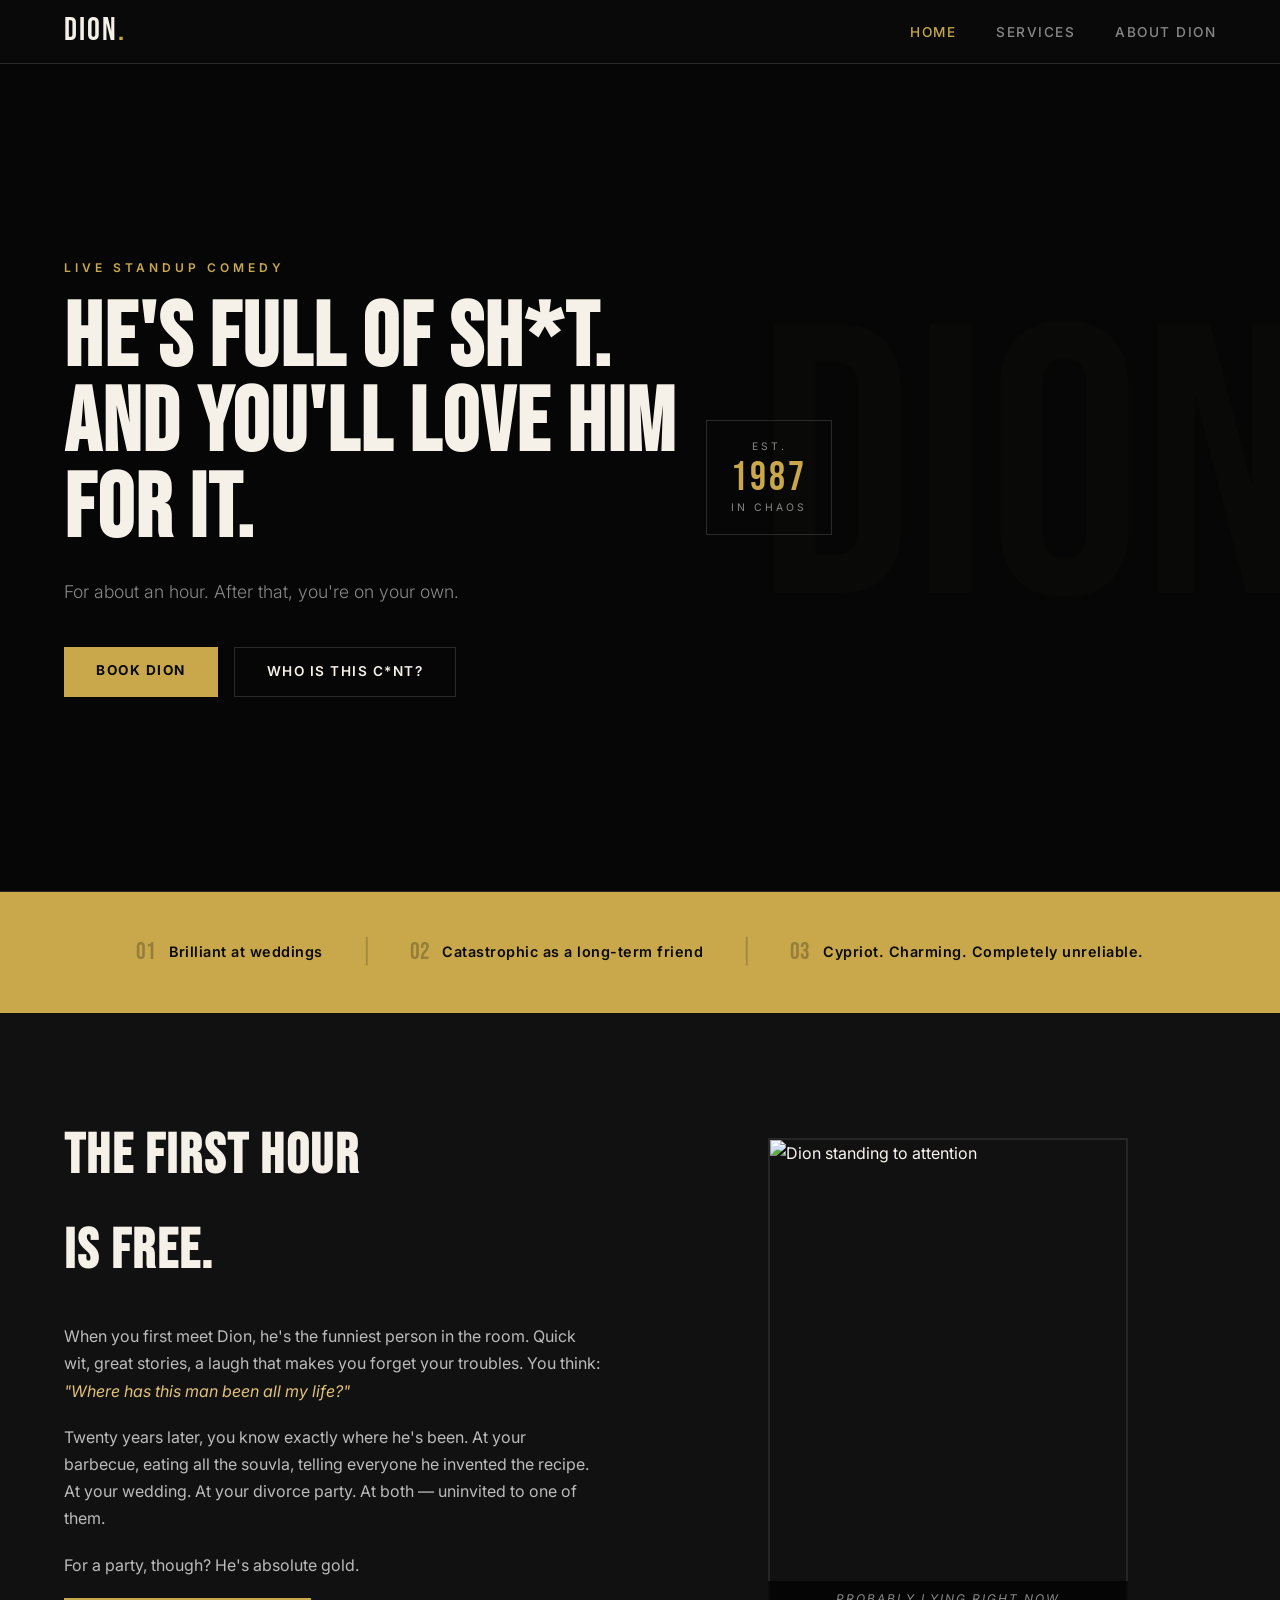
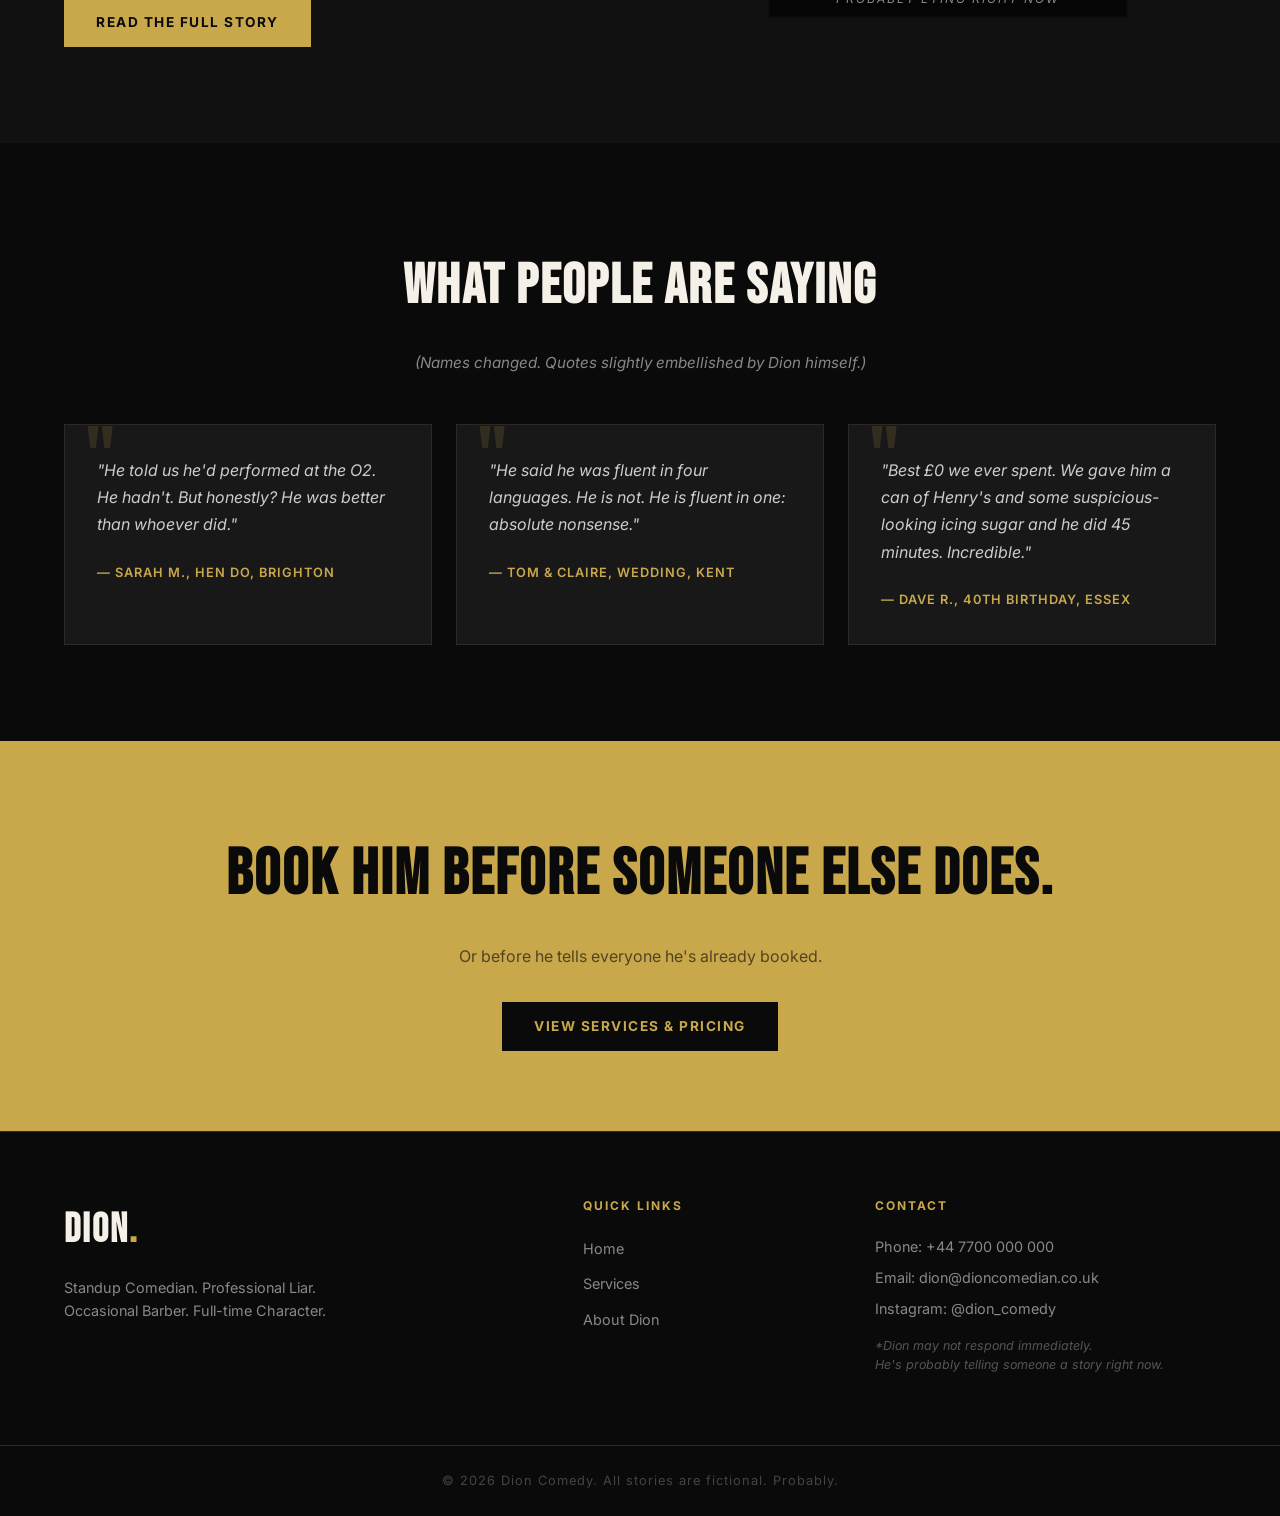
==== index.html @ dd2f2381 "Initial build: Dion standup comedian landing site 3-page site (Home, Services, About) with dark gold" ====
<!DOCTYPE html>
<html lang="en">
<head>
  <meta charset="UTF-8" />
  <meta name="viewport" content="width=device-width, initial-scale=1.0"/>
  <title>Dion - Standup Comedian</title>
  <link rel="stylesheet" href="style.css" />
</head>
<body>

  <!-- NAV -->
  <nav>
    <div class="logo">DION<span>.</span></div>
    <ul>
      <li><a href="index.html" class="active">Home</a></li>
      <li><a href="services.html">Services</a></li>
      <li><a href="about.html">About Dion</a></li>
    </ul>
  </nav>

  <!-- HERO -->
  <header class="hero" style="background-image: url('hero photo.jpg'); background-size: cover; background-position: center top;">
    <div class="hero-overlay"></div>
    <div class="hero-content">
      <p class="tagline">LIVE STANDUP COMEDY</p>
      <h1>He's Full of Sh*t.<br/>And You'll Love Him For It.</h1>
      <p class="sub">For about an hour. After that, you're on your own.</p>
      <div class="hero-btns">
        <a href="services.html" class="btn-primary">Book Dion</a>
        <a href="about.html" class="btn-ghost">Who Is This C*nt?</a>
      </div>
    </div>
    <div class="hero-badge">
      <span>EST.</span>
      <span class="year">1987</span>
      <span>IN CHAOS</span>
    </div>
  </header>

  <!-- INTRO STRIP -->
  <section class="intro-strip">
    <div class="strip-item">
      <span class="strip-num">01</span>
      <p>Brilliant at weddings</p>
    </div>
    <div class="strip-divider">|</div>
    <div class="strip-item">
      <span class="strip-num">02</span>
      <p>Catastrophic as a long-term friend</p>
    </div>
    <div class="strip-divider">|</div>
    <div class="strip-item">
      <span class="strip-num">03</span>
      <p>Cypriot. Charming. Completely unreliable.</p>
    </div>
  </section>

  <!-- ABOUT TEASER -->
  <section class="section two-col">
    <div class="col text-col">
      <h2>The First Hour<br/>Is Free.</h2>
      <p>
        When you first meet Dion, he's the funniest person in the room. Quick wit, great stories,
        a laugh that makes you forget your troubles. You think: <em>"Where has this man been all my life?"</em>
      </p>
      <p>
        Twenty years later, you know exactly where he's been. At your barbecue, eating all the souvla,
        telling everyone he invented the recipe. At your wedding. At your divorce party.
        At both — uninvited to one of them.
      </p>
      <p>
        For a party, though? He's absolute gold.
      </p>
      <a href="about.html" class="btn-primary">Read the Full Story</a>
    </div>
    <div class="col visual-col">
      <div class="real-photo-wrap">
        <img src="standing to attention.jpg" alt="Dion standing to attention" class="real-photo" />
        <div class="photo-caption">Probably lying right now</div>
      </div>
    </div>
  </section>

  <!-- TESTIMONIALS -->
  <section class="section testimonials">
    <h2>What People Are Saying</h2>
    <p class="section-sub">(Names changed. Quotes slightly embellished by Dion himself.)</p>
    <div class="testimonial-grid">
      <div class="testimonial-card">
        <p>"He told us he'd performed at the O2. He hadn't. But honestly? He was better than whoever did."</p>
        <span>— Sarah M., Hen Do, Brighton</span>
      </div>
      <div class="testimonial-card">
        <p>"He said he was fluent in four languages. He is not. He is fluent in one: absolute nonsense."</p>
        <span>— Tom & Claire, Wedding, Kent</span>
      </div>
      <div class="testimonial-card">
        <p>"Best £0 we ever spent. We gave him a can of Henry's and some suspicious-looking icing sugar and he did 45 minutes. Incredible."</p>
        <span>— Dave R., 40th Birthday, Essex</span>
      </div>
    </div>
  </section>

  <!-- CTA BANNER -->
  <section class="cta-banner">
    <h2>Book Him Before Someone Else Does.</h2>
    <p>Or before he tells everyone he's already booked.</p>
    <a href="services.html" class="btn-primary">View Services & Pricing</a>
  </section>

  <!-- FOOTER -->
  <footer>
    <div class="footer-inner">
      <div class="footer-brand">
        <h3>DION<span>.</span></h3>
        <p>Standup Comedian. Professional Liar.<br/>Occasional Barber. Full-time Character.</p>
      </div>
      <div class="footer-links">
        <h4>Quick Links</h4>
        <ul>
          <li><a href="index.html">Home</a></li>
          <li><a href="services.html">Services</a></li>
          <li><a href="about.html">About Dion</a></li>
        </ul>
      </div>
      <div class="footer-contact">
        <h4>Contact</h4>
        <p>Phone: <a href="tel:+447700000000">+44 7700 000 000</a></p>
        <p>Email: <a href="mailto:dion@dioncomedian.co.uk">dion@dioncomedian.co.uk</a></p>
        <p>Instagram: <a href="#">@dion_comedy</a></p>
        <p class="footer-note">*Dion may not respond immediately.<br/>He's probably telling someone a story right now.</p>
      </div>
    </div>
    <div class="footer-bottom">
      <p>&copy; 2026 Dion Comedy. All stories are fictional. Probably.</p>
    </div>
  </footer>

</body>
</html>
---- style.css ----
/* ============================================
   DION COMEDY - STYLESHEET
   Dark, bold, Mediterranean with attitude
   ============================================ */

@import url('https://fonts.googleapis.com/css2?family=Bebas+Neue&family=Inter:wght@300;400;500;600;700&display=swap');

:root {
  --black: #0a0a0a;
  --dark: #111111;
  --card: #181818;
  --border: #2a2a2a;
  --gold: #c9a84c;
  --gold-light: #e2c17a;
  --white: #f5f0e8;
  --grey: #888888;
  --red: #c0392b;
  --font-display: 'Bebas Neue', sans-serif;
  --font-body: 'Inter', sans-serif;
}

*, *::before, *::after { box-sizing: border-box; margin: 0; padding: 0; }

html { scroll-behavior: smooth; }

body {
  background: var(--black);
  color: var(--white);
  font-family: var(--font-body);
  font-size: 16px;
  line-height: 1.7;
}

a { color: var(--gold); text-decoration: none; transition: color 0.2s; }
a:hover { color: var(--gold-light); }

img { max-width: 100%; }

/* ============================================
   NAVIGATION
   ============================================ */
nav {
  position: sticky;
  top: 0;
  z-index: 100;
  background: rgba(10, 10, 10, 0.95);
  backdrop-filter: blur(10px);
  border-bottom: 1px solid var(--border);
  display: flex;
  align-items: center;
  justify-content: space-between;
  padding: 0 5%;
  height: 64px;
}

.logo {
  font-family: var(--font-display);
  font-size: 2rem;
  letter-spacing: 2px;
  color: var(--white);
}

.logo span { color: var(--gold); }

nav ul {
  list-style: none;
  display: flex;
  gap: 2.5rem;
}

nav ul li a {
  color: var(--grey);
  font-weight: 500;
  font-size: 0.85rem;
  letter-spacing: 1.5px;
  text-transform: uppercase;
  transition: color 0.2s;
}

nav ul li a:hover,
nav ul li a.active {
  color: var(--gold);
}

/* ============================================
   HERO - HOME
   ============================================ */
.hero {
  min-height: 92vh;
  display: flex;
  align-items: center;
  padding: 0 5%;
  position: relative;
  overflow: hidden;
  background: var(--dark);
  border-bottom: 1px solid var(--border);
}

.hero::before {
  content: 'DION';
  position: absolute;
  right: -2%;
  top: 50%;
  transform: translateY(-50%);
  font-family: var(--font-display);
  font-size: clamp(200px, 30vw, 500px);
  color: rgba(201, 168, 76, 0.04);
  line-height: 1;
  pointer-events: none;
  user-select: none;
}

.hero-content {
  max-width: 700px;
  position: relative;
  z-index: 1;
}

.tagline {
  font-size: 0.75rem;
  letter-spacing: 4px;
  text-transform: uppercase;
  color: var(--gold);
  margin-bottom: 1.2rem;
  font-weight: 600;
}

.hero-content h1 {
  font-family: var(--font-display);
  font-size: clamp(3rem, 7vw, 7rem);
  line-height: 0.95;
  letter-spacing: 2px;
  color: var(--white);
  margin-bottom: 1.5rem;
}

.hero-content .sub {
  font-size: 1.1rem;
  color: var(--grey);
  margin-bottom: 2.5rem;
  font-weight: 300;
}

.hero-btns {
  display: flex;
  gap: 1rem;
  flex-wrap: wrap;
}

.hero-badge {
  position: absolute;
  right: 5%;
  bottom: 5%;
  display: flex;
  flex-direction: column;
  align-items: center;
  gap: 0;
  border: 1px solid var(--border);
  padding: 1.2rem 1.5rem;
  text-align: center;
}

.hero-badge span {
  display: block;
  font-size: 0.65rem;
  letter-spacing: 3px;
  text-transform: uppercase;
  color: var(--grey);
  line-height: 1.4;
}

.hero-badge .year {
  font-family: var(--font-display);
  font-size: 2.5rem;
  color: var(--gold);
  line-height: 1;
  margin: 0.2rem 0;
}

/* ============================================
   BUTTONS
   ============================================ */
.btn-primary {
  display: inline-block;
  background: var(--gold);
  color: var(--black);
  padding: 0.8rem 2rem;
  font-weight: 700;
  font-size: 0.85rem;
  letter-spacing: 1.5px;
  text-transform: uppercase;
  transition: background 0.2s, transform 0.1s;
  border: none;
  cursor: pointer;
}

.btn-primary:hover {
  background: var(--gold-light);
  color: var(--black);
  transform: translateY(-1px);
}

.btn-ghost {
  display: inline-block;
  background: transparent;
  color: var(--white);
  padding: 0.8rem 2rem;
  font-weight: 600;
  font-size: 0.85rem;
  letter-spacing: 1.5px;
  text-transform: uppercase;
  border: 1px solid var(--border);
  transition: border-color 0.2s, color 0.2s;
}

.btn-ghost:hover {
  border-color: var(--gold);
  color: var(--gold);
}

/* ============================================
   INTRO STRIP
   ============================================ */
.intro-strip {
  display: flex;
  align-items: center;
  justify-content: center;
  gap: 0;
  padding: 2rem 5%;
  background: var(--gold);
  flex-wrap: wrap;
}

.strip-item {
  display: flex;
  align-items: center;
  gap: 0.8rem;
  padding: 0.5rem 2.5rem;
}

.strip-item p {
  color: var(--black);
  font-weight: 600;
  font-size: 0.9rem;
  letter-spacing: 0.5px;
}

.strip-num {
  font-family: var(--font-display);
  font-size: 1.5rem;
  color: rgba(0,0,0,0.25);
}

.strip-divider {
  color: rgba(0,0,0,0.2);
  font-size: 1.5rem;
}

/* ============================================
   GENERAL SECTION
   ============================================ */
.section {
  padding: 6rem 5%;
}

.section h2 {
  font-family: var(--font-display);
  font-size: clamp(2rem, 5vw, 3.5rem);
  letter-spacing: 2px;
  margin-bottom: 1rem;
  color: var(--white);
}

.section-sub {
  color: var(--grey);
  margin-bottom: 3rem;
  font-size: 0.95rem;
  font-style: italic;
}

/* ============================================
   TWO COLUMN SECTION
   ============================================ */
.two-col {
  display: flex;
  gap: 5rem;
  align-items: center;
  background: var(--dark);
}

.col { flex: 1; }

.text-col p {
  color: #bbb;
  margin-bottom: 1.2rem;
}

.text-col p em { color: var(--gold-light); font-style: italic; }

.text-col h2 { margin-bottom: 1.5rem; }

.visual-col { display: flex; justify-content: center; }

.fake-photo {
  width: 320px;
  height: 420px;
  border: 2px solid var(--border);
  display: flex;
  align-items: center;
  justify-content: center;
  background: var(--card);
  position: relative;
  overflow: hidden;
}

.fake-photo::before {
  content: '';
  position: absolute;
  top: 0; left: 0; right: 0; bottom: 0;
  background: repeating-linear-gradient(
    45deg,
    transparent,
    transparent 10px,
    rgba(201, 168, 76, 0.03) 10px,
    rgba(201, 168, 76, 0.03) 11px
  );
}

.fake-photo.large {
  width: 280px;
  height: 360px;
}

.photo-inner {
  text-align: center;
  position: relative;
  z-index: 1;
}

.photo-text {
  font-family: var(--font-display);
  font-size: 4rem;
  color: var(--gold);
  letter-spacing: 4px;
  opacity: 0.6;
}

.photo-sub {
  font-size: 0.75rem;
  color: var(--grey);
  letter-spacing: 2px;
  text-transform: uppercase;
  margin-top: 0.5rem;
}

/* ============================================
   TESTIMONIALS
   ============================================ */
.testimonials {
  background: var(--black);
  text-align: center;
}

.testimonials h2 { text-align: center; }

.testimonial-grid {
  display: grid;
  grid-template-columns: repeat(auto-fit, minmax(280px, 1fr));
  gap: 1.5rem;
  margin-top: 3rem;
}

.testimonial-card {
  background: var(--card);
  border: 1px solid var(--border);
  padding: 2rem;
  text-align: left;
  position: relative;
}

.testimonial-card::before {
  content: '"';
  font-family: var(--font-display);
  font-size: 6rem;
  color: var(--gold);
  opacity: 0.15;
  position: absolute;
  top: -0.5rem;
  left: 1.2rem;
  line-height: 1;
}

.testimonial-card p {
  color: #ccc;
  font-style: italic;
  margin-bottom: 1.2rem;
  position: relative;
  z-index: 1;
}

.testimonial-card span {
  font-size: 0.8rem;
  color: var(--gold);
  letter-spacing: 1px;
  text-transform: uppercase;
  font-weight: 600;
}

/* ============================================
   CTA BANNER
   ============================================ */
.cta-banner {
  background: var(--gold);
  padding: 5rem 5%;
  text-align: center;
}

.cta-banner h2 {
  font-family: var(--font-display);
  font-size: clamp(2rem, 5vw, 4rem);
  color: var(--black);
  letter-spacing: 2px;
  margin-bottom: 0.8rem;
}

.cta-banner p {
  color: rgba(0,0,0,0.6);
  font-size: 1rem;
  margin-bottom: 2rem;
}

.cta-banner .btn-primary {
  background: var(--black);
  color: var(--gold);
}

.cta-banner .btn-primary:hover {
  background: #222;
  color: var(--gold-light);
}

/* ============================================
   PAGE HERO (inner pages)
   ============================================ */
.page-hero {
  background: var(--dark);
  border-bottom: 1px solid var(--border);
  padding: 6rem 5% 4rem;
  position: relative;
  overflow: hidden;
}

.page-hero::before {
  content: '';
  position: absolute;
  top: 0; left: 0; right: 0;
  height: 3px;
  background: var(--gold);
}

.page-hero-content h1 {
  font-family: var(--font-display);
  font-size: clamp(3rem, 7vw, 6rem);
  letter-spacing: 2px;
  line-height: 1;
  margin: 0.5rem 0 1rem;
}

.page-hero-content .sub {
  color: var(--grey);
  font-size: 1rem;
  max-width: 600px;
}

/* ============================================
   SERVICES
   ============================================ */
.services-grid-section {
  background: var(--dark);
}

.services-grid {
  display: grid;
  grid-template-columns: repeat(auto-fit, minmax(280px, 1fr));
  gap: 1.5rem;
  margin-top: 2rem;
}

.service-card {
  background: var(--card);
  border: 1px solid var(--border);
  padding: 2rem;
  position: relative;
  transition: border-color 0.2s;
}

.service-card:hover { border-color: var(--gold); }

.service-card.featured {
  border-color: var(--gold);
}

.service-badge {
  display: inline-block;
  background: var(--gold);
  color: var(--black);
  font-size: 0.65rem;
  font-weight: 700;
  letter-spacing: 2px;
  text-transform: uppercase;
  padding: 0.25rem 0.75rem;
  margin-bottom: 1rem;
}

.service-card h3 {
  font-family: var(--font-display);
  font-size: 1.8rem;
  letter-spacing: 1px;
  margin-bottom: 0.5rem;
}

.service-price {
  font-size: 1.5rem;
  font-weight: 700;
  color: var(--gold);
  margin-bottom: 1rem;
}

.service-price span {
  font-size: 0.85rem;
  color: var(--grey);
  font-weight: 400;
}

.service-card > p {
  color: #bbb;
  font-size: 0.9rem;
  margin-bottom: 1.5rem;
}

.service-includes {
  list-style: none;
  margin-bottom: 2rem;
}

.service-includes li {
  color: #999;
  font-size: 0.85rem;
  padding: 0.35rem 0;
  border-bottom: 1px solid var(--border);
  display: flex;
  gap: 0.5rem;
}

.service-includes li::before {
  content: '—';
  color: var(--gold);
  flex-shrink: 0;
}

/* ============================================
   DION SPECIAL
   ============================================ */
.dion-special {
  background: var(--black);
  text-align: center;
}

.special-inner {
  max-width: 700px;
  margin: 0 auto;
}

.special-badge {
  display: inline-block;
  background: var(--red);
  color: white;
  font-size: 0.65rem;
  font-weight: 700;
  letter-spacing: 3px;
  text-transform: uppercase;
  padding: 0.3rem 1rem;
  margin-bottom: 1.5rem;
}

.dion-special h2 {
  font-family: var(--font-display);
  font-size: clamp(2.5rem, 6vw, 4.5rem);
  letter-spacing: 2px;
  margin-bottom: 0.5rem;
}

.special-tagline {
  color: var(--gold);
  font-style: italic;
  margin-bottom: 1.5rem;
}

.special-inner p {
  color: #bbb;
  margin-bottom: 1.2rem;
}

.special-disclaimer {
  font-size: 0.75rem !important;
  color: var(--grey) !important;
  font-style: italic;
  border: 1px solid var(--border);
  padding: 1rem;
  margin: 2rem 0 !important;
}

/* ============================================
   HOW IT WORKS
   ============================================ */
.how-it-works {
  background: var(--dark);
}

.steps {
  display: grid;
  grid-template-columns: repeat(auto-fit, minmax(220px, 1fr));
  gap: 2rem;
  margin-top: 3rem;
}

.step {
  padding: 2rem;
  border: 1px solid var(--border);
  position: relative;
}

.step-num {
  font-family: var(--font-display);
  font-size: 4rem;
  color: var(--gold);
  opacity: 0.2;
  line-height: 1;
  display: block;
  margin-bottom: 0.5rem;
}

.step h3 {
  font-size: 1rem;
  font-weight: 700;
  letter-spacing: 1px;
  text-transform: uppercase;
  margin-bottom: 0.75rem;
  color: var(--gold);
}

.step p { color: #999; font-size: 0.9rem; }

/* ============================================
   CONTACT FORM
   ============================================ */
.contact-section {
  background: var(--dark);
}

.contact-form {
  max-width: 800px;
  margin-top: 2rem;
}

.form-row {
  display: grid;
  grid-template-columns: 1fr 1fr;
  gap: 1.5rem;
  margin-bottom: 1.5rem;
}

.form-group {
  display: flex;
  flex-direction: column;
  gap: 0.5rem;
}

.form-group.full { margin-bottom: 1.5rem; }

.form-group label {
  font-size: 0.8rem;
  font-weight: 600;
  letter-spacing: 1.5px;
  text-transform: uppercase;
  color: var(--grey);
}

.form-group input,
.form-group select,
.form-group textarea {
  background: var(--card);
  border: 1px solid var(--border);
  color: var(--white);
  padding: 0.8rem 1rem;
  font-family: var(--font-body);
  font-size: 0.95rem;
  outline: none;
  transition: border-color 0.2s;
  -webkit-appearance: none;
}

.form-group input:focus,
.form-group select:focus,
.form-group textarea:focus {
  border-color: var(--gold);
}

.form-group select option {
  background: var(--card);
}

/* ============================================
   BIO (ABOUT PAGE)
   ============================================ */
.bio-section { background: var(--dark); }

.bio-grid {
  display: grid;
  grid-template-columns: 300px 1fr;
  gap: 5rem;
  align-items: start;
}

.bio-visual {
  position: sticky;
  top: 80px;
}

.bio-quick-facts {
  margin-top: 2rem;
  border: 1px solid var(--border);
  padding: 1.5rem;
}

.bio-quick-facts h4 {
  font-size: 0.75rem;
  letter-spacing: 2px;
  text-transform: uppercase;
  color: var(--gold);
  margin-bottom: 1rem;
}

.bio-quick-facts ul { list-style: none; }

.bio-quick-facts li {
  font-size: 0.85rem;
  color: #999;
  padding: 0.5rem 0;
  border-bottom: 1px solid var(--border);
  display: flex;
  gap: 0.5rem;
}

.bio-quick-facts li span {
  color: var(--grey);
  min-width: 100px;
  font-weight: 600;
}

.bio-text h2 {
  font-family: var(--font-display);
  font-size: 2rem;
  letter-spacing: 1px;
  margin: 2.5rem 0 1rem;
  color: var(--gold);
}

.bio-text h2:first-child { margin-top: 0; }

.bio-text p {
  color: #bbb;
  margin-bottom: 1.2rem;
}

.bio-text em { color: var(--gold-light); }
.bio-text strong { color: var(--white); }

/* ============================================
   TIMELINE
   ============================================ */
.timeline-section { background: var(--black); }

.timeline {
  position: relative;
  margin-top: 3rem;
  padding-left: 2rem;
  border-left: 2px solid var(--border);
}

.timeline-item {
  position: relative;
  margin-bottom: 3rem;
  padding-left: 2.5rem;
}

.timeline-item::before {
  content: '';
  position: absolute;
  left: -2.6rem;
  top: 0.4rem;
  width: 10px;
  height: 10px;
  background: var(--gold);
  border-radius: 50%;
}

.tl-year {
  font-family: var(--font-display);
  font-size: 1.4rem;
  color: var(--gold);
  letter-spacing: 1px;
  display: block;
  margin-bottom: 0.4rem;
}

.tl-content h4 {
  font-size: 1rem;
  font-weight: 700;
  color: var(--white);
  margin-bottom: 0.5rem;
  letter-spacing: 0.5px;
}

.tl-content p { color: #999; font-size: 0.9rem; }

/* ============================================
   CONTACT CARDS
   ============================================ */
.contact-cards {
  display: grid;
  grid-template-columns: repeat(auto-fit, minmax(220px, 1fr));
  gap: 1.5rem;
  margin-top: 3rem;
}

.contact-card {
  background: var(--card);
  border: 1px solid var(--border);
  padding: 2rem;
  text-align: center;
  transition: border-color 0.2s;
}

.contact-card:hover { border-color: var(--gold); }

.contact-icon {
  font-family: var(--font-display);
  font-size: 2.5rem;
  color: var(--gold);
  opacity: 0.7;
  margin-bottom: 0.8rem;
  letter-spacing: 2px;
}

.contact-card h4 {
  font-size: 0.8rem;
  letter-spacing: 2px;
  text-transform: uppercase;
  color: var(--grey);
  margin-bottom: 0.75rem;
}

.contact-card p { color: var(--white); font-size: 0.95rem; }
.contact-card a { color: var(--gold); font-weight: 500; }

.contact-note {
  color: var(--grey) !important;
  font-size: 0.78rem !important;
  font-style: italic;
  margin-top: 0.5rem;
}

/* ============================================
   FOOTER
   ============================================ */
footer {
  background: #0a0a0a;
  border-top: 1px solid var(--border);
}

.footer-inner {
  display: grid;
  grid-template-columns: 2fr 1fr 1.5fr;
  gap: 4rem;
  padding: 4rem 5%;
  align-items: start;
}

.footer-brand h3 {
  font-family: var(--font-display);
  font-size: 2.5rem;
  letter-spacing: 2px;
  margin-bottom: 0.75rem;
}

.footer-brand h3 span { color: var(--gold); }

.footer-brand p {
  color: var(--grey);
  font-size: 0.9rem;
  line-height: 1.6;
}

.footer-links h4,
.footer-contact h4 {
  font-size: 0.75rem;
  letter-spacing: 2px;
  text-transform: uppercase;
  color: var(--gold);
  margin-bottom: 1.2rem;
}

.footer-links ul { list-style: none; }

.footer-links ul li {
  margin-bottom: 0.5rem;
}

.footer-links ul li a {
  color: var(--grey);
  font-size: 0.9rem;
  transition: color 0.2s;
}

.footer-links ul li a:hover { color: var(--gold); }

.footer-contact p {
  color: var(--grey);
  font-size: 0.9rem;
  margin-bottom: 0.4rem;
}

.footer-contact a { color: var(--grey); }
.footer-contact a:hover { color: var(--gold); }

.footer-note {
  color: #555 !important;
  font-size: 0.78rem !important;
  font-style: italic;
  margin-top: 1rem !important;
  line-height: 1.5;
}

.footer-bottom {
  border-top: 1px solid var(--border);
  padding: 1.5rem 5%;
  text-align: center;
}

.footer-bottom p {
  color: #444;
  font-size: 0.8rem;
  letter-spacing: 1px;
}

/* ============================================
   HERO OVERLAY (for photo backgrounds)
   ============================================ */
.hero-overlay {
  position: absolute;
  inset: 0;
  background: rgba(0, 0, 0, 0.62);
  z-index: 0;
}

.hero .hero-content,
.hero .hero-badge {
  position: relative;
  z-index: 1;
}

/* ============================================
   REAL PHOTO — general wrapper
   ============================================ */
.real-photo-wrap {
  position: relative;
  display: inline-block;
}

.real-photo {
  display: block;
  width: 360px;
  max-width: 100%;
  height: 480px;
  object-fit: cover;
  object-position: center top;
  border: 2px solid var(--border);
  filter: grayscale(15%) contrast(1.05);
  transition: filter 0.3s;
}

.real-photo:hover {
  filter: grayscale(0%) contrast(1.1);
}

.photo-caption {
  position: absolute;
  bottom: 0;
  left: 0;
  right: 0;
  background: rgba(0,0,0,0.7);
  color: var(--grey);
  font-size: 0.75rem;
  letter-spacing: 2px;
  text-transform: uppercase;
  text-align: center;
  padding: 0.5rem;
  font-style: italic;
}

/* Bio sidebar photo */
.real-photo.bio-img {
  width: 100%;
  height: 420px;
  object-position: center 15%;
}

/* ============================================
   SPECIAL SECTION FLOAT PHOTO
   ============================================ */
.dion-special {
  position: relative;
}

.special-photo-float {
  display: flex;
  justify-content: center;
  margin-bottom: 3rem;
}

.special-float-img {
  width: 280px;
  height: 350px;
  object-fit: cover;
  object-position: center top;
  border: 2px solid var(--gold);
  filter: grayscale(10%) contrast(1.05);
  display: block;
}

/* ============================================
   PHOTO STRIP (about page)
   ============================================ */
.photo-strip {
  display: grid;
  grid-template-columns: 1fr 1fr;
  gap: 0;
  height: 420px;
  overflow: hidden;
}

.photo-strip-item {
  overflow: hidden;
  position: relative;
}

.photo-strip-item img {
  width: 100%;
  height: 100%;
  object-fit: cover;
  object-position: center center;
  filter: grayscale(20%) contrast(1.05);
  transition: transform 0.5s ease, filter 0.3s;
  display: block;
}

.photo-strip-item:hover img {
  transform: scale(1.04);
  filter: grayscale(0%) contrast(1.1);
}

.photo-strip-item::after {
  content: '';
  position: absolute;
  inset: 0;
  background: linear-gradient(to bottom, transparent 60%, rgba(0,0,0,0.5) 100%);
  pointer-events: none;
}

/* ============================================
   RESPONSIVE
   ============================================ */
@media (max-width: 768px) {
  nav ul { gap: 1.2rem; }
  nav ul li a { font-size: 0.75rem; letter-spacing: 0.5px; }

  .hero { min-height: 80vh; padding: 6rem 5% 4rem; }
  .hero-badge { display: none; }

  .two-col { flex-direction: column; gap: 3rem; }
  .visual-col { order: -1; }

  .intro-strip { flex-direction: column; gap: 0.5rem; }
  .strip-divider { display: none; }
  .strip-item { padding: 0.5rem 1rem; }

  .bio-grid { grid-template-columns: 1fr; }
  .bio-visual { position: static; }

  .footer-inner { grid-template-columns: 1fr; gap: 2.5rem; padding: 3rem 5%; }

  .form-row { grid-template-columns: 1fr; }

  .fake-photo { width: 100%; height: 240px; }

  .real-photo {
    width: 100%;
    height: 300px;
  }

  .real-photo.bio-img {
    height: 280px;
  }

  .photo-strip {
    grid-template-columns: 1fr;
    height: auto;
  }

  .photo-strip-item {
    height: 260px;
  }

  .special-float-img {
    width: 200px;
    height: 260px;
  }
}
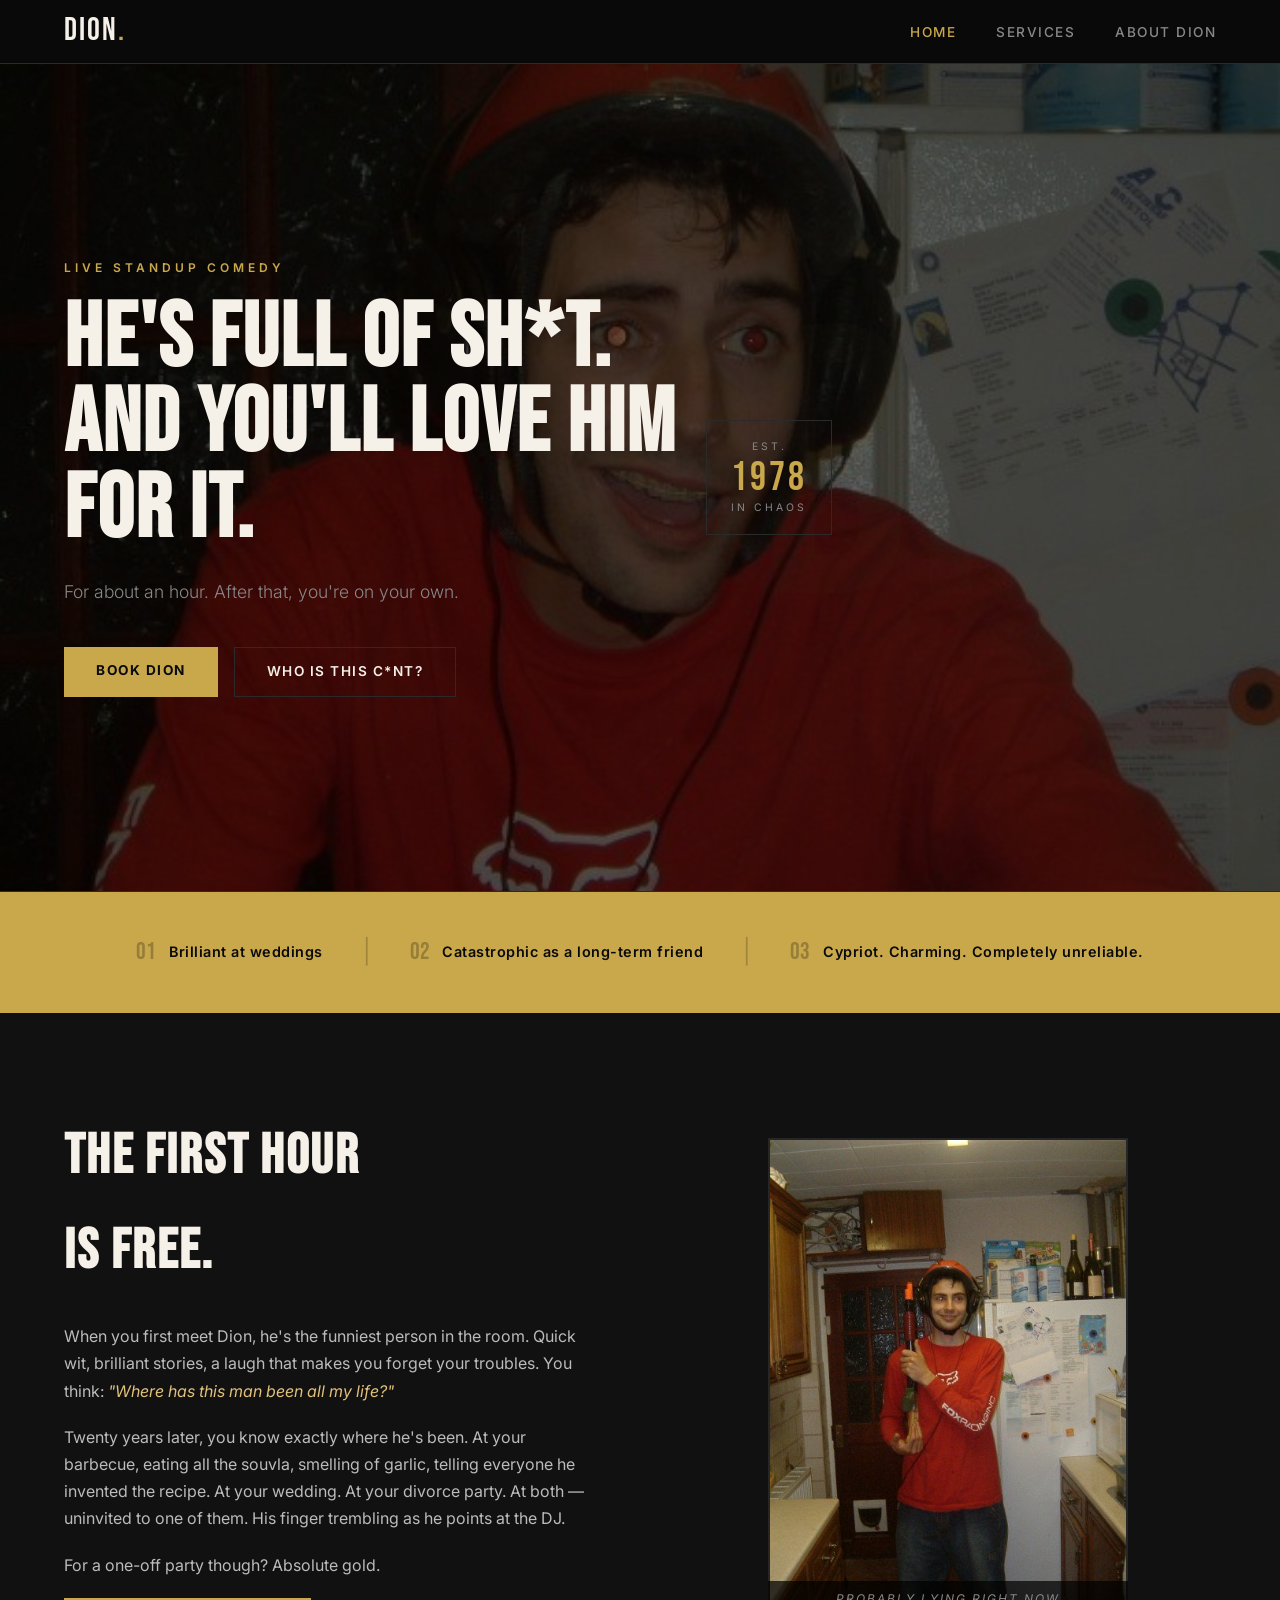
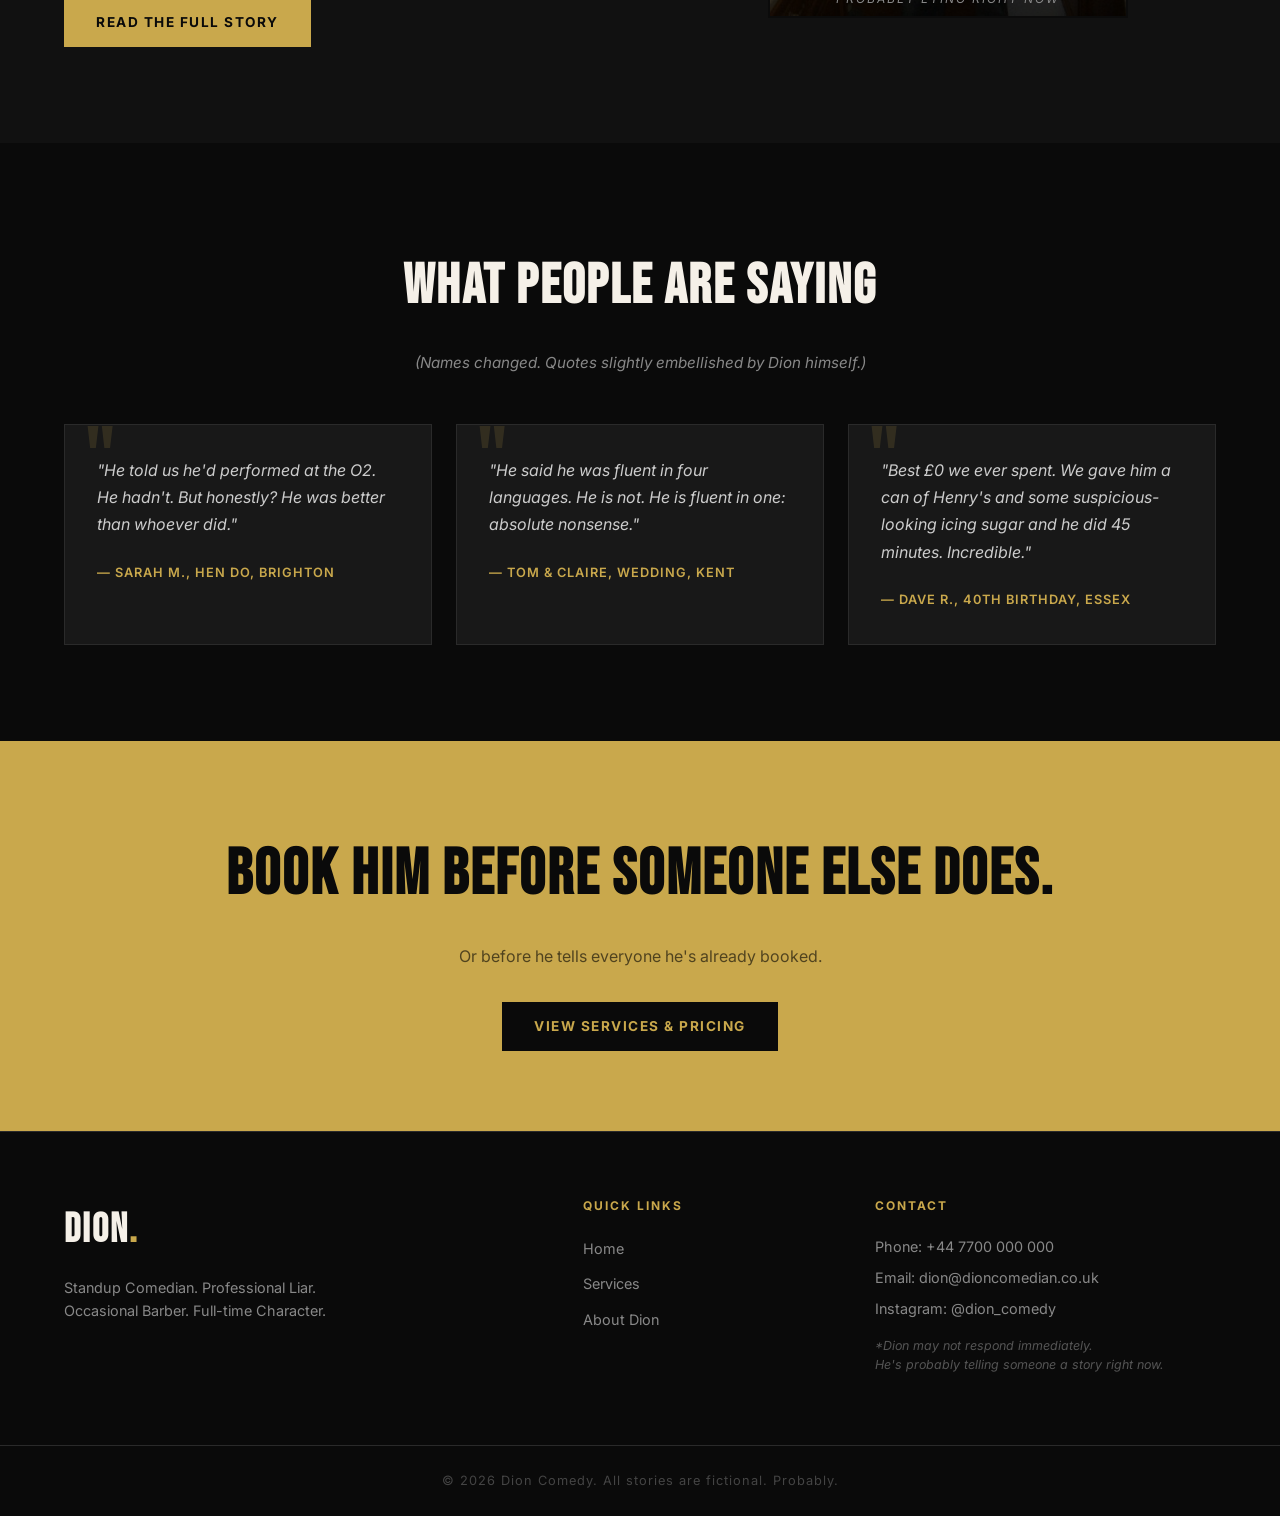
==== commit e1d6ad8a: "update: bio rewrite with correct details - Birth year corrected to 1978, born in England with Cyprio" ====
--- a/index.html
+++ b/index.html
@@ -32,7 +32,7 @@
     </div>
     <div class="hero-badge">
       <span>EST.</span>
-      <span class="year">1987</span>
+      <span class="year">1978</span>
       <span>IN CHAOS</span>
     </div>
   </header>
@@ -60,16 +60,16 @@
     <div class="col text-col">
       <h2>The First Hour<br/>Is Free.</h2>
       <p>
-        When you first meet Dion, he's the funniest person in the room. Quick wit, great stories,
+        When you first meet Dion, he's the funniest person in the room. Quick wit, brilliant stories,
         a laugh that makes you forget your troubles. You think: <em>"Where has this man been all my life?"</em>
       </p>
       <p>
         Twenty years later, you know exactly where he's been. At your barbecue, eating all the souvla,
-        telling everyone he invented the recipe. At your wedding. At your divorce party.
-        At both — uninvited to one of them.
+        smelling of garlic, telling everyone he invented the recipe. At your wedding. At your divorce party.
+        At both — uninvited to one of them. His finger trembling as he points at the DJ.
       </p>
       <p>
-        For a party, though? He's absolute gold.
+        For a one-off party though? Absolute gold.
       </p>
       <a href="about.html" class="btn-primary">Read the Full Story</a>
     </div>
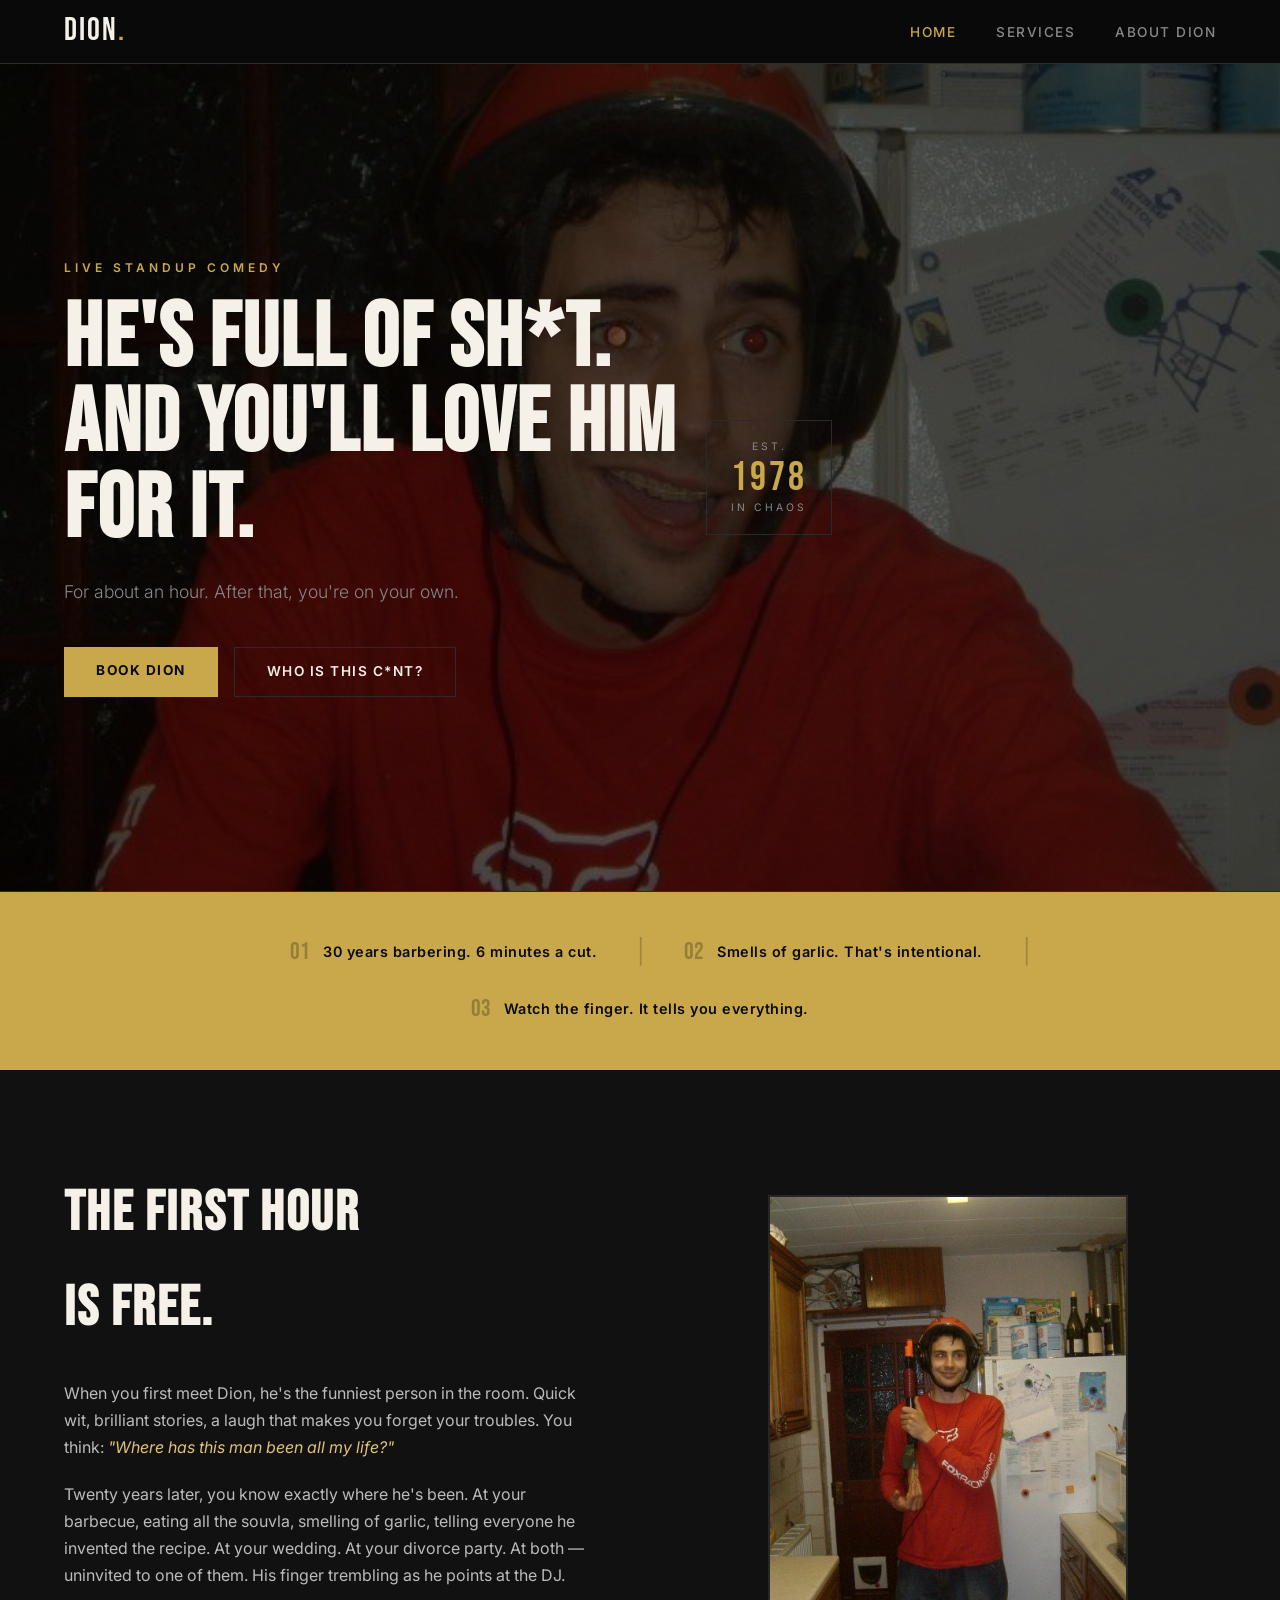
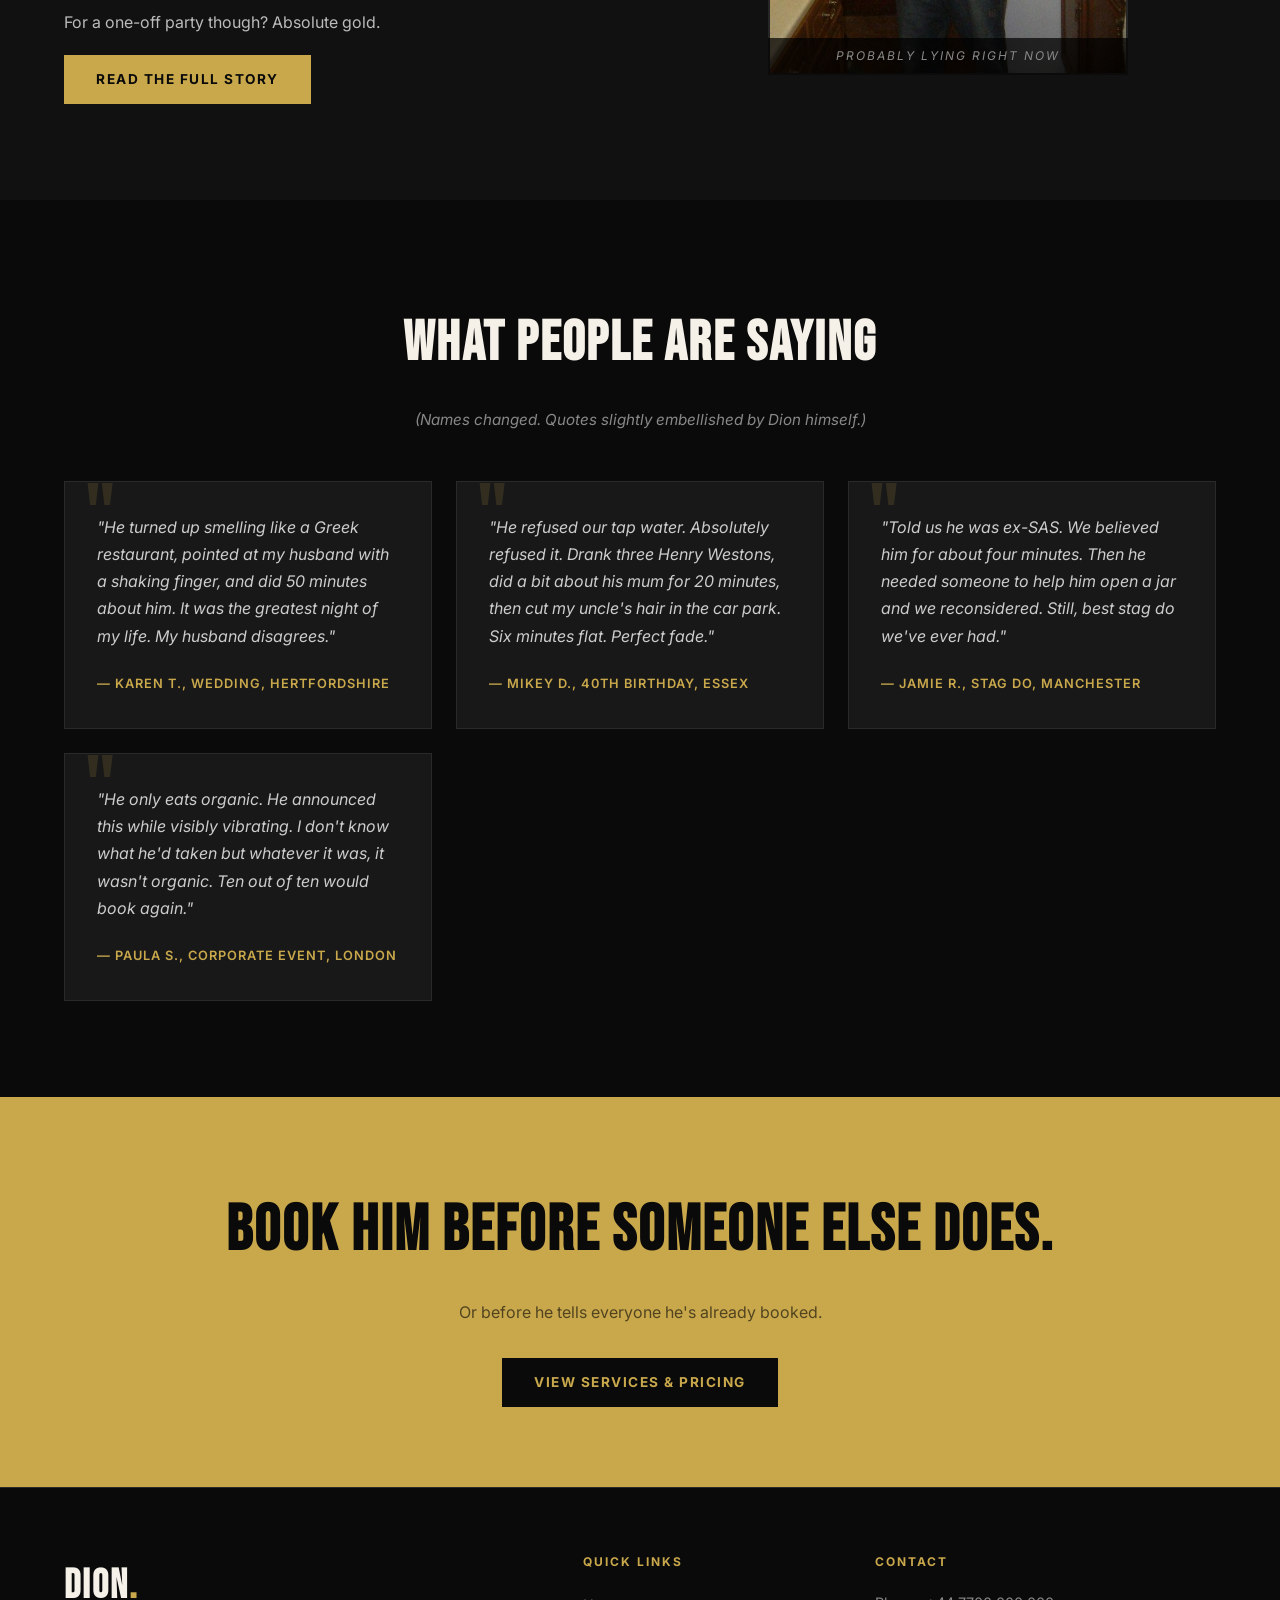
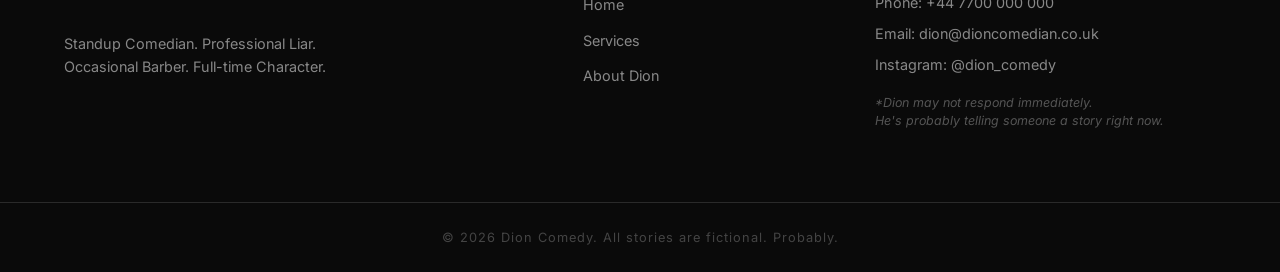
==== commit 4638bafd: "update: rewrite all copy with Dion's actual lore - Intro strip: garlic, 6-min cuts, the trembling fi" ====
--- a/index.html
+++ b/index.html
@@ -41,17 +41,17 @@
   <section class="intro-strip">
     <div class="strip-item">
       <span class="strip-num">01</span>
-      <p>Brilliant at weddings</p>
+      <p>30 years barbering. 6 minutes a cut.</p>
     </div>
     <div class="strip-divider">|</div>
     <div class="strip-item">
       <span class="strip-num">02</span>
-      <p>Catastrophic as a long-term friend</p>
+      <p>Smells of garlic. That's intentional.</p>
     </div>
     <div class="strip-divider">|</div>
     <div class="strip-item">
       <span class="strip-num">03</span>
-      <p>Cypriot. Charming. Completely unreliable.</p>
+      <p>Watch the finger. It tells you everything.</p>
     </div>
   </section>
 
@@ -87,16 +87,20 @@
     <p class="section-sub">(Names changed. Quotes slightly embellished by Dion himself.)</p>
     <div class="testimonial-grid">
       <div class="testimonial-card">
-        <p>"He told us he'd performed at the O2. He hadn't. But honestly? He was better than whoever did."</p>
-        <span>— Sarah M., Hen Do, Brighton</span>
+        <p>"He turned up smelling like a Greek restaurant, pointed at my husband with a shaking finger, and did 50 minutes about him. It was the greatest night of my life. My husband disagrees."</p>
+        <span>— Karen T., Wedding, Hertfordshire</span>
       </div>
       <div class="testimonial-card">
-        <p>"He said he was fluent in four languages. He is not. He is fluent in one: absolute nonsense."</p>
-        <span>— Tom & Claire, Wedding, Kent</span>
+        <p>"He refused our tap water. Absolutely refused it. Drank three Henry Westons, did a bit about his mum for 20 minutes, then cut my uncle's hair in the car park. Six minutes flat. Perfect fade."</p>
+        <span>— Mikey D., 40th Birthday, Essex</span>
       </div>
       <div class="testimonial-card">
-        <p>"Best £0 we ever spent. We gave him a can of Henry's and some suspicious-looking icing sugar and he did 45 minutes. Incredible."</p>
-        <span>— Dave R., 40th Birthday, Essex</span>
+        <p>"Told us he was ex-SAS. We believed him for about four minutes. Then he needed someone to help him open a jar and we reconsidered. Still, best stag do we've ever had."</p>
+        <span>— Jamie R., Stag Do, Manchester</span>
+      </div>
+      <div class="testimonial-card">
+        <p>"He only eats organic. He announced this while visibly vibrating. I don't know what he'd taken but whatever it was, it wasn't organic. Ten out of ten would book again."</p>
+        <span>— Paula S., Corporate Event, London</span>
       </div>
     </div>
   </section>
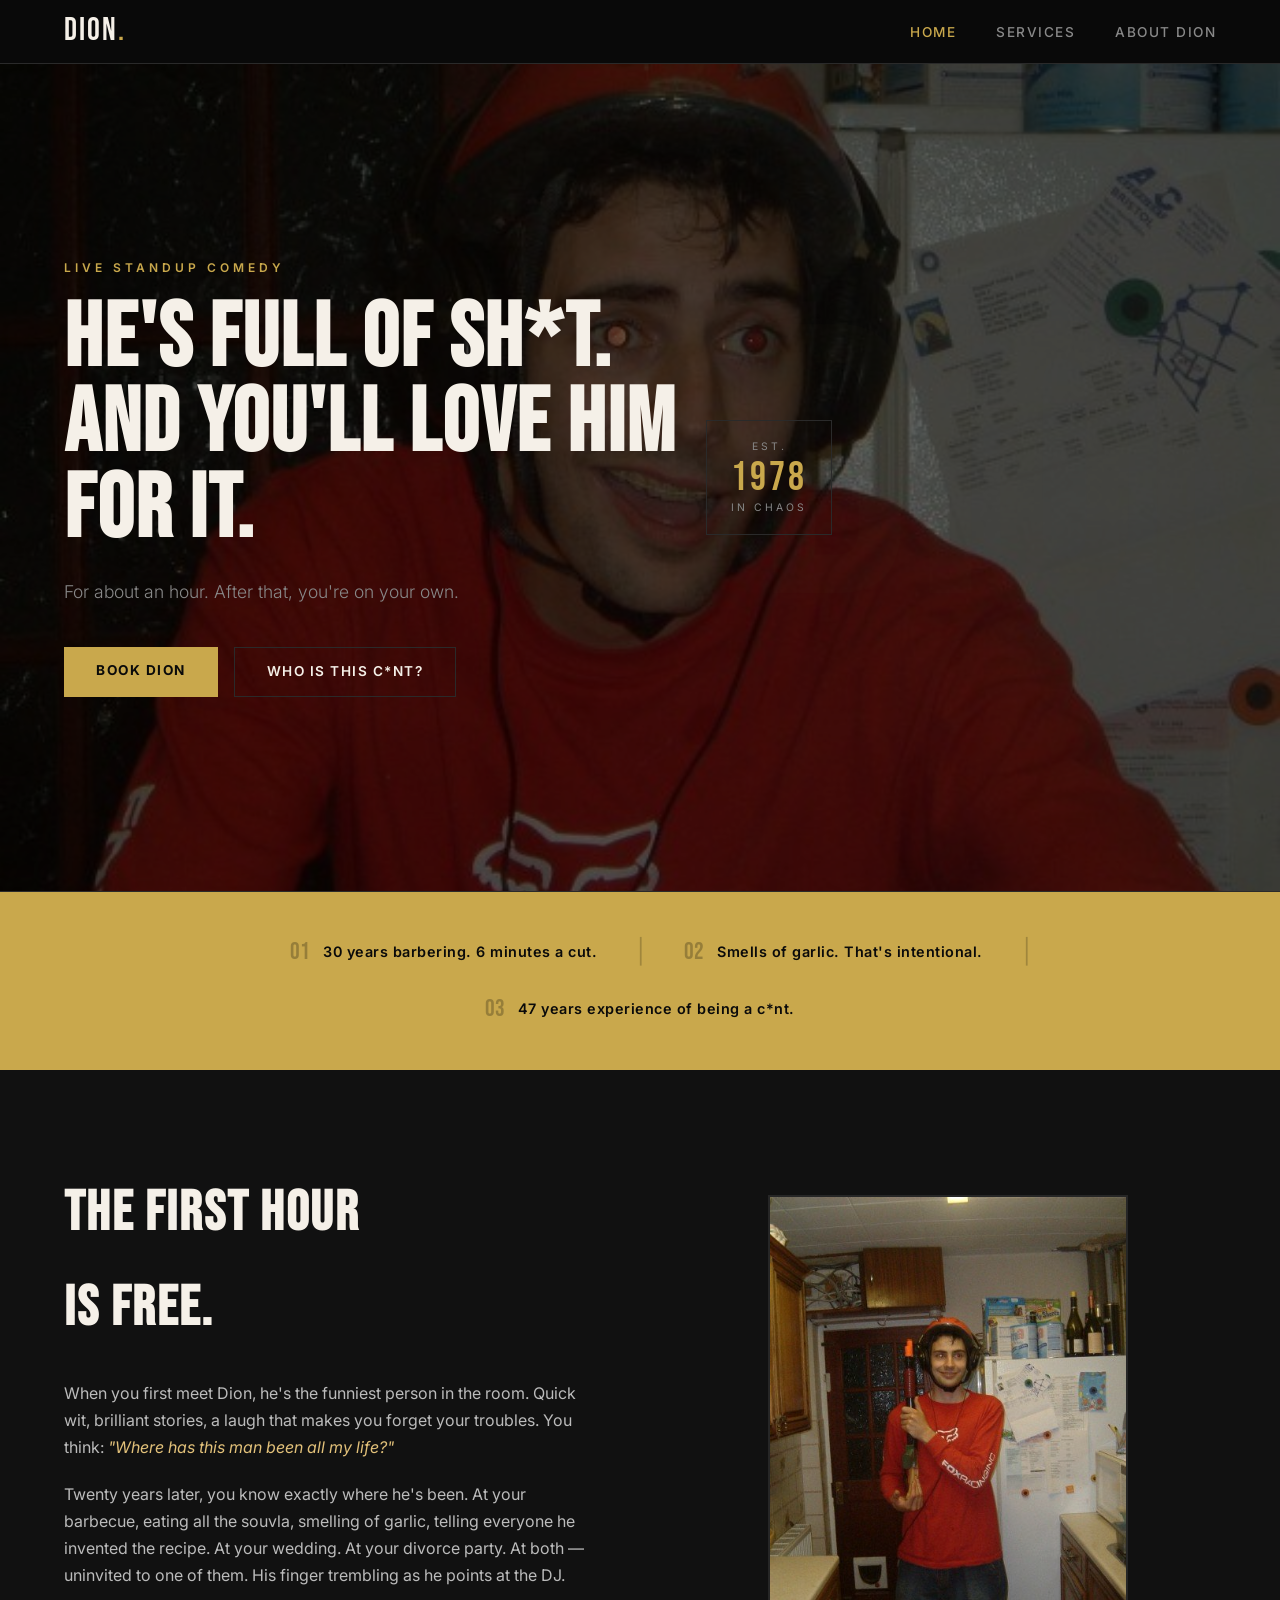
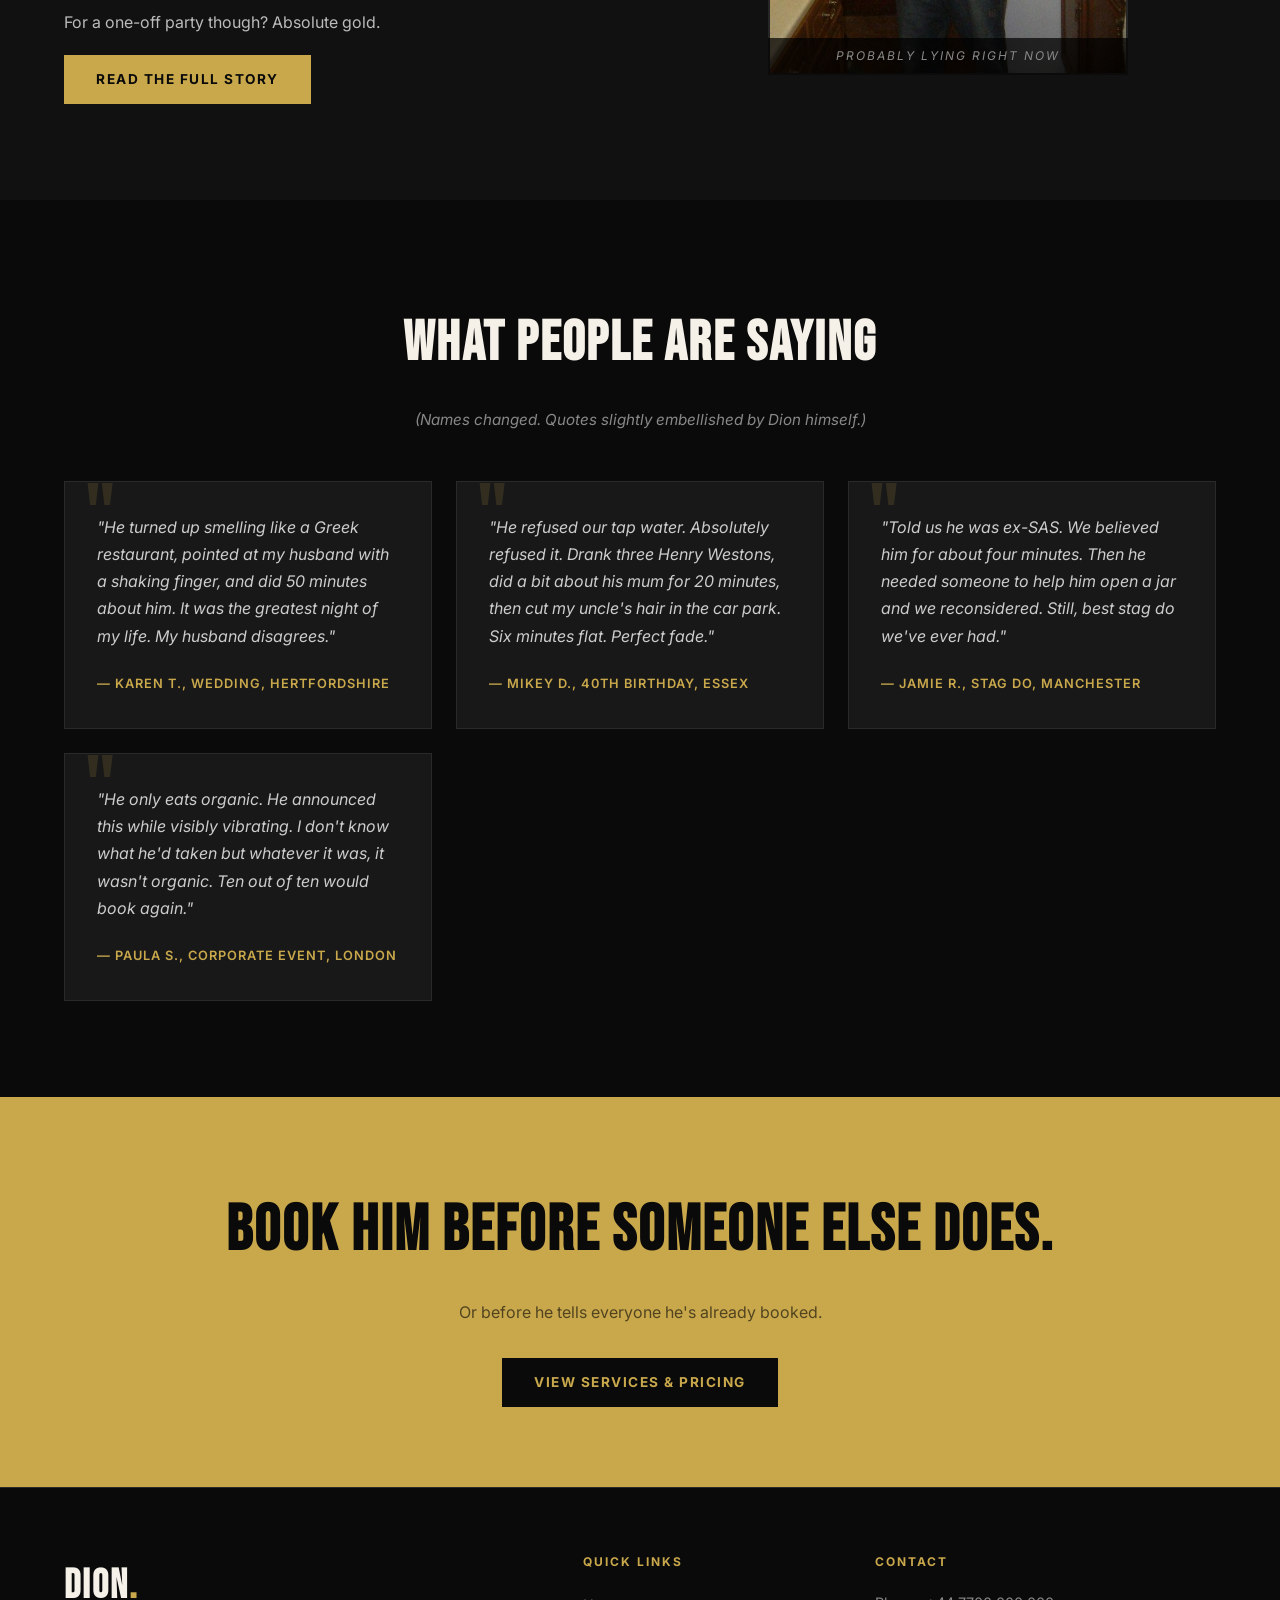
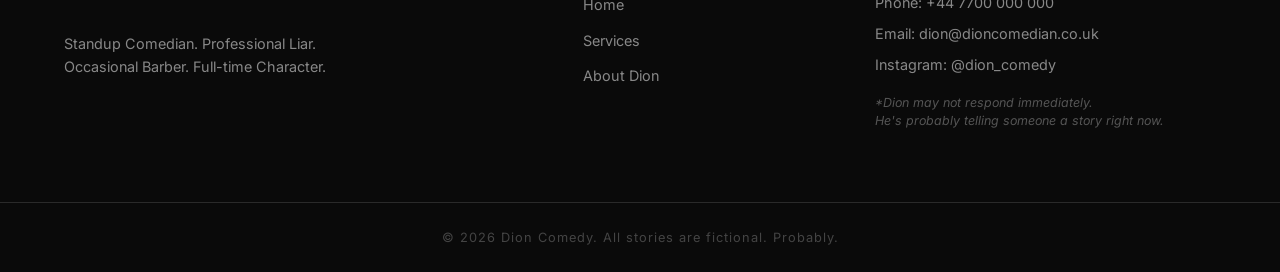
==== commit 450260af: "update: 47 years experience of being a c*nt Co-Authored-By: Claude Sonnet 4.6 <noreply@anthropic.com" ====
--- a/index.html
+++ b/index.html
@@ -51,7 +51,7 @@
     <div class="strip-divider">|</div>
     <div class="strip-item">
       <span class="strip-num">03</span>
-      <p>Watch the finger. It tells you everything.</p>
+      <p>47 years experience of being a c*nt.</p>
     </div>
   </section>
 
